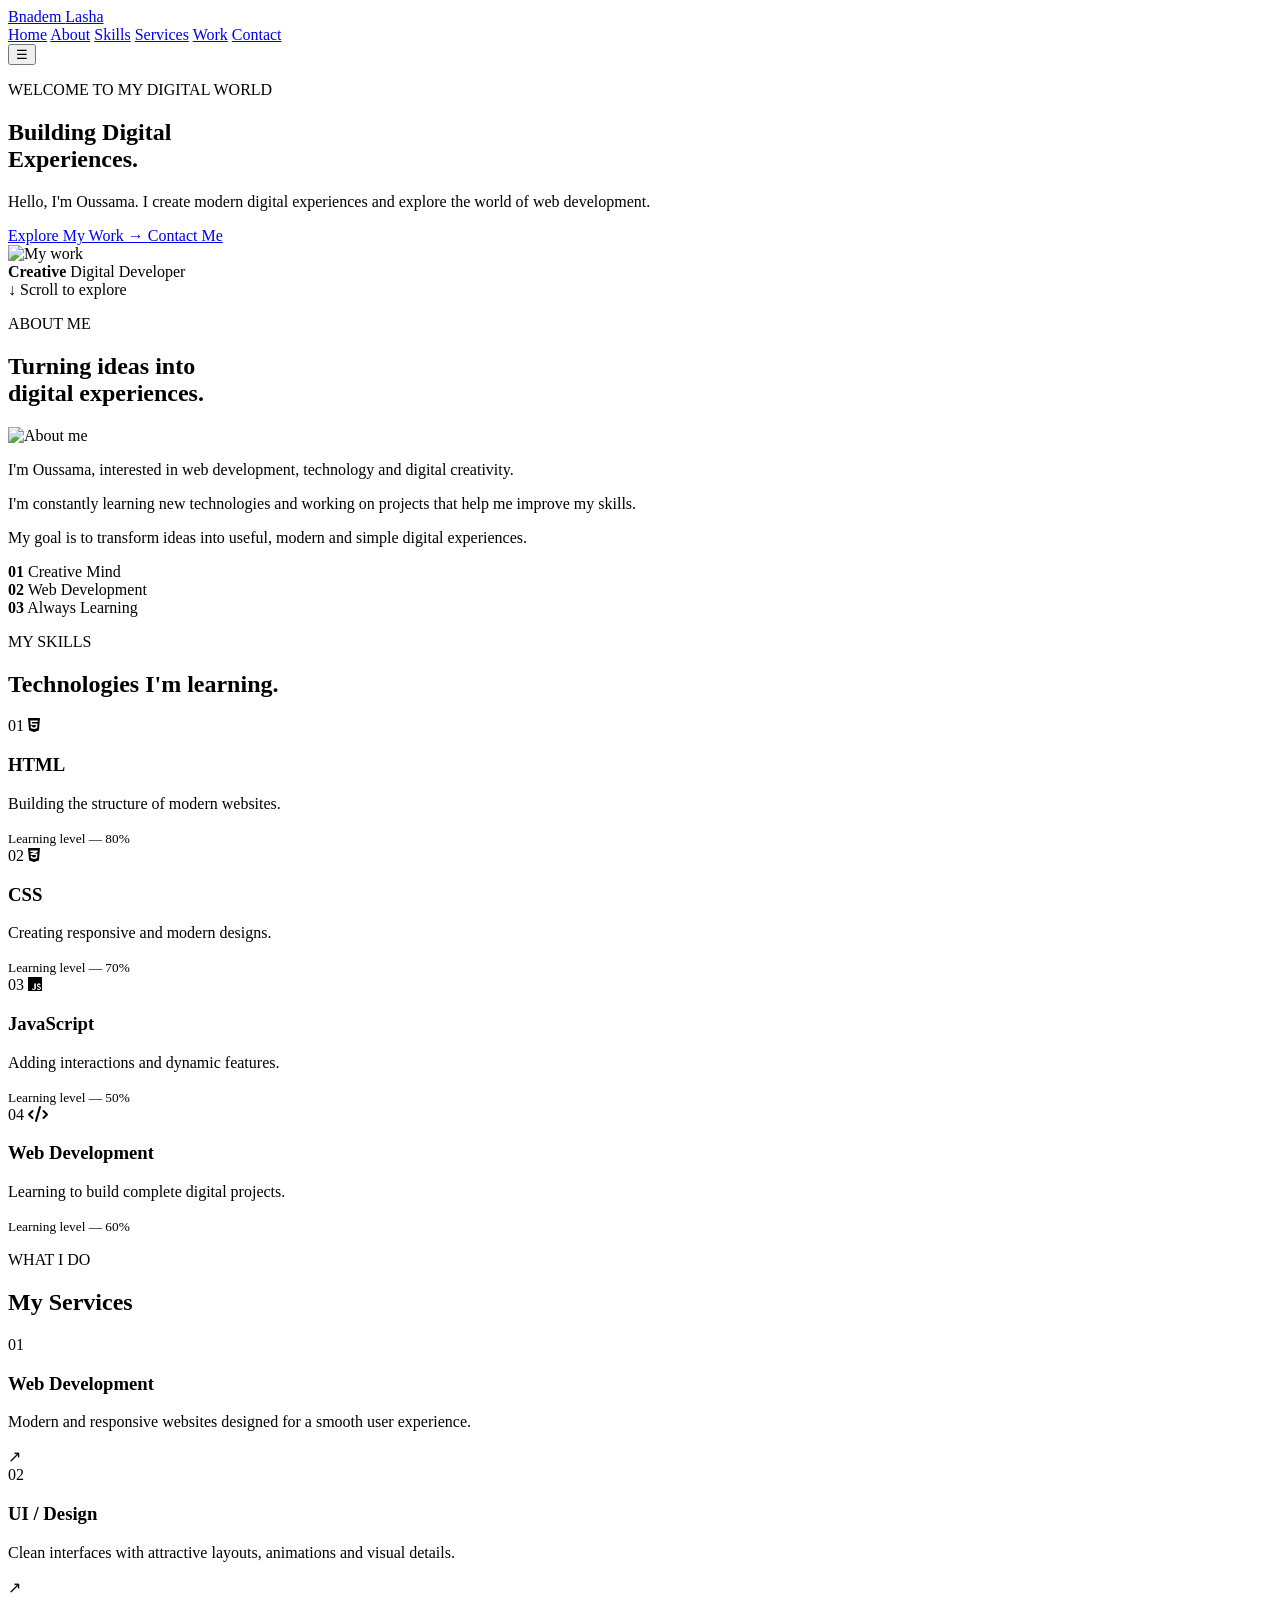
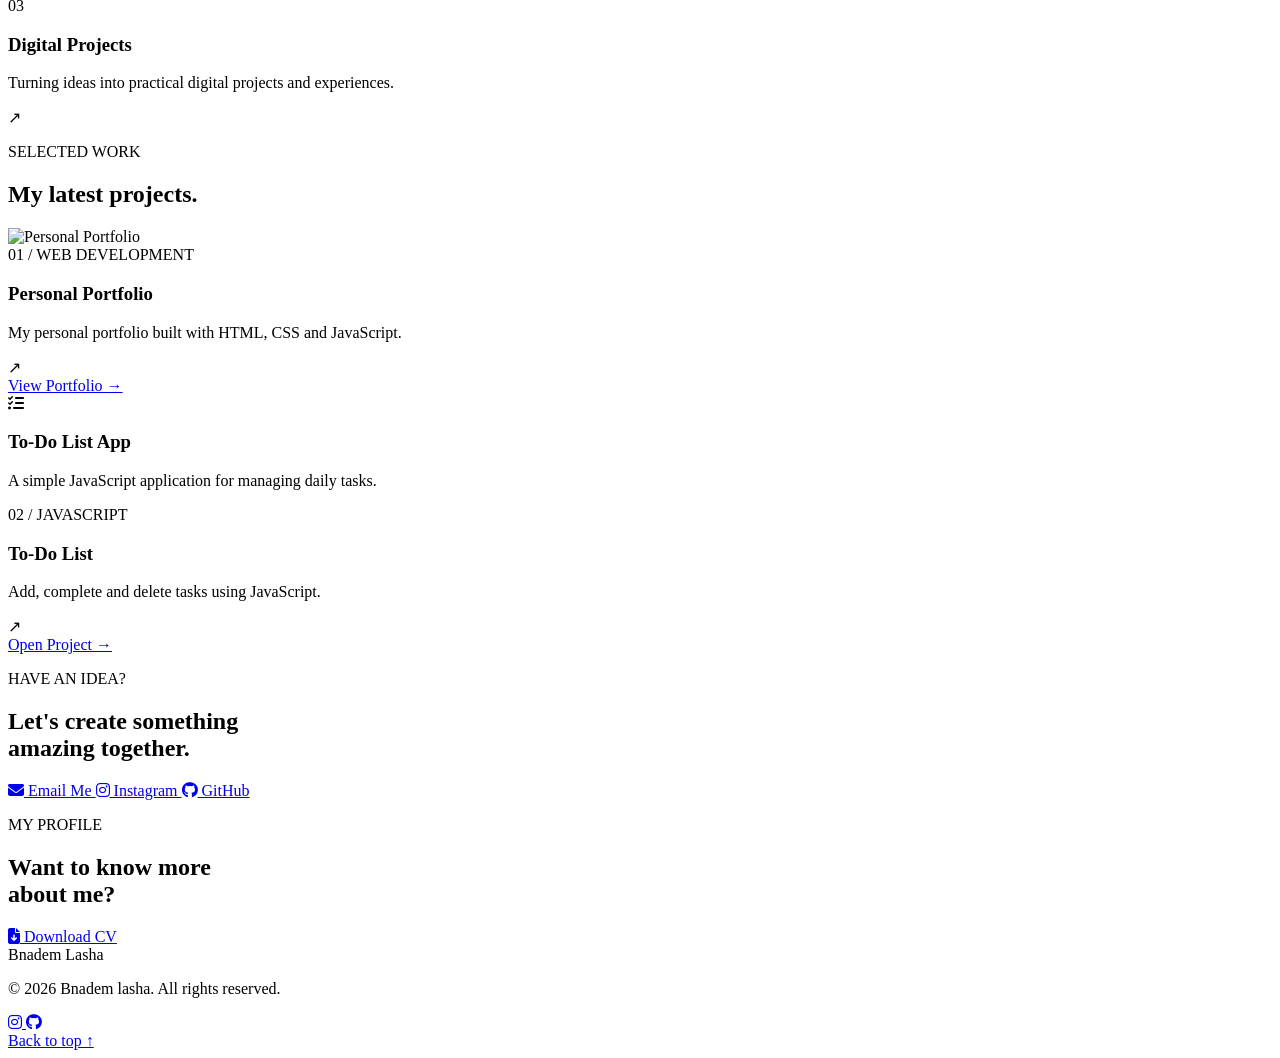
==== index.html @ be8dd038 "Rename index.html.html to index.html" ====
<!DOCTYPE html>
<html lang="en">
<head>
    <meta charset="UTF-8">
    <meta name="viewport" content="width=device-width, initial-scale=1.0">
<title>Bnadem Lasha | Digital Development</title>
<link rel="stylesheet" href="style.css">
<link rel="stylesheet"
    href="https://cdnjs.cloudflare.com/ajax/libs/font-awesome/6.5.2/css/all.min.css">
</head>
<body>
<!-- LOADER -->
<div class="loader">
    <div class="loader-circle"></div>
</div>
<!-- NAVBAR -->
<header class="navbar">
    <a href="#home" class="logo">
       Bnadem <span>Lasha</span>
    </a>
    <nav class="nav-links">
        <a href="#home">Home</a>
        <a href="#about">About</a>
        <a href="#skills">Skills</a>
        <a href="#services">Services</a>
        <a href="#work">Work</a>
        <a href="#contact">Contact</a>
    </nav>
    <button class="menu-btn" id="menuBtn">
        ☰
    </button>
</header>
<!-- HERO -->
<section class="hero" id="home">
    <div class="hero-content">
        <p class="eyebrow">
            WELCOME TO MY DIGITAL WORLD
        </p>
        <h1>
            Building <span>Digital</span><br>
            Experiences.
        </h1>
        <p class="hero-description">
            Hello, I'm Oussama. I create modern digital
            experiences and explore the world of web development.
        </p>
        <div class="hero-buttons">
            <a href="#work" class="btn primary">
                Explore My Work →
            </a>
            <a href="#contact" class="btn secondary">
                Contact Me
            </a>
        </div>
    </div>
    <div class="hero-image">
        <img src="IMG_9083.jpeg" alt="My work">
        <div class="floating-card">
            <strong>Creative</strong>
            <span>Digital Developer</span>
        </div>
    </div>
    <div class="scroll">
        ↓ Scroll to explore
    </div>
</section>
<!-- ABOUT -->
<section class="about section" id="about">
    <div class="section-title">
        <p>ABOUT ME</p>
        <h2>
            Turning ideas into<br>
            <span>digital experiences.</span>
        </h2>
    </div>
    <div class="about-content">
        <div class="about-image reveal">
            <img src="IMG_9084.webp" alt="About me">
        </div>
        <div class="about-text reveal">
            <p>
                I'm Oussama, interested in web development,
                technology and digital creativity.
            </p>
            <p>
                I'm constantly learning new technologies
                and working on projects that help me improve
                my skills.
            </p>
            <p>
                My goal is to transform ideas into useful,
                modern and simple digital experiences.
            </p>
            <div class="stats">
                <div>
                    <strong>01</strong>
                    <span>Creative Mind</span>
                </div>
                <div>
                    <strong>02</strong>
                    <span>Web Development</span>
                </div>
                <div>
                    <strong>03</strong>
                    <span>Always Learning</span>
                </div>
            </div>
        </div>
    </div>
</section>
<!-- SKILLS -->
<section class="skills section" id="skills">
    <div class="section-title">
        <p>MY SKILLS</p>
        <h2>
            Technologies I'm <span>learning.</span>
        </h2>
    </div>
    <div class="skills-grid">
        <div class="skill-card reveal">
            <div class="skill-top">
                <span>01</span>
                <i class="fa-brands fa-html5"></i>
            </div>
            <h3>HTML</h3>
            <p>
                Building the structure of modern websites.
            </p>
            <div class="skill-bar">
                <span style="width: 80%;"></span>
            </div>
            <small>Learning level — 80%</small>
        </div>
        <div class="skill-card reveal">
            <div class="skill-top">
                <span>02</span>
                <i class="fa-brands fa-css3-alt"></i>
            </div>
            <h3>CSS</h3>
            <p>
                Creating responsive and modern designs.
            </p>
            <div class="skill-bar">
                <span style="width: 70%;"></span>
            </div>
            <small>Learning level — 70%</small>
        </div>
        <div class="skill-card reveal">
            <div class="skill-top">
                <span>03</span>
                <i class="fa-brands fa-js"></i>
            </div>
            <h3>JavaScript</h3>
            <p>
                Adding interactions and dynamic features.
            </p>
            <div class="skill-bar">
                <span style="width: 50%;"></span>
            </div>
            <small>Learning level — 50%</small>
        </div>
        <div class="skill-card reveal">
            <div class="skill-top">
                <span>04</span>
                <i class="fa-solid fa-code"></i>
            </div>
            <h3>Web Development</h3>
            <p>
                Learning to build complete digital projects.
            </p>
            <div class="skill-bar">
                <span style="width: 60%;"></span>
            </div>
            <small>Learning level — 60%</small>
        </div>
    </div>
</section>
<!-- SERVICES -->
<section class="services section" id="services">
    <div class="section-title center">
        <p>WHAT I DO</p>
        <h2>
            My <span>Services</span>
        </h2>
    </div>
    <div class="service-grid">
        <article class="service-card reveal">
            <div class="service-number">01</div>
            <h3>Web Development</h3>
            <p>
                Modern and responsive websites designed
                for a smooth user experience.
            </p>
            <span class="arrow">↗</span>
        </article>
        <article class="service-card reveal">
            <div class="service-number">02</div>
            <h3>UI / Design</h3>
            <p>
                Clean interfaces with attractive layouts,
                animations and visual details.
            </p>
            <span class="arrow">↗</span>
        </article>
        <article class="service-card reveal">
            <div class="service-number">03</div>
            <h3>Digital Projects</h3>
            <p>
                Turning ideas into practical digital
                projects and experiences.
            </p>
            <span class="arrow">↗</span>
        </article>
    </div>
</section>
<!-- PROJECTS -->
<section class="work section" id="work">
    <div class="section-title">
        <p>SELECTED WORK</p>
        <h2>
            My latest <span>projects.</span>
        </h2>
    </div>
    <div class="projects">
        <!-- PROJECT 01 -->
        <article class="project reveal">
            <img src="IMG_9083.jpeg" alt="Personal Portfolio">
            <div class="project-info">
                <div>
                    <span>01 / WEB DEVELOPMENT</span>
                    <h3>Personal Portfolio</h3>
                    <p>
                        My personal portfolio built with
                        HTML, CSS and JavaScript.
                    </p>
                </div>
                <span class="project-arrow">↗</span>
            </div>
            <a href="#home" class="project-btn">
                View Portfolio →
            </a>
        </article>
        <!-- PROJECT 02 -->
        <article class="project reveal">
            <div class="project-demo">
                <i class="fa-solid fa-list-check"></i>
                <h3>To-Do List App</h3>
                <p>
                    A simple JavaScript application
                    for managing daily tasks.
                </p>
            </div>
            <div class="project-info">
                <div>
                    <span>02 / JAVASCRIPT</span>
                    <h3>To-Do List</h3>
                    <p>
                        Add, complete and delete tasks
                        using JavaScript.
                    </p>
                </div>
                <span class="project-arrow">↗</span>
            </div>
            <a href="project.html" class="project-btn">
                Open Project →
            </a>
        </article>
    </div>
</section>
<!-- CONTACT -->
<section class="cta" id="contact">
    <p>HAVE AN IDEA?</p>
    <h2>
        Let's create something<br>
        <span>amazing together.</span>
    </h2>
    <div class="contact-buttons">
        <a href="mailto:example@email.com"
           class="btn primary">
            <i class="fa-solid fa-envelope"></i>
            Email Me
        </a>
        <a href="https://www.instagram.com/el.oussama21/"
           target="_blank"
           class="social-btn">
            <i class="fa-brands fa-instagram"></i>
            Instagram
        </a>
        <a href="https://github.com/"
           target="_blank"
           class="social-btn">
            <i class="fa-brands fa-github"></i>
            GitHub
        </a>
    </div>
</section>
<!-- CV -->
<section class="cv-section">
    <p>MY PROFILE</p>
    <h2>
        Want to know more<br>
        <span>about me?</span>
    </h2>
    <a href="CV.pdf"
       download
       class="btn secondary">
        <i class="fa-solid fa-file-arrow-down"></i>
        Download CV
    </a>
</section>
<!-- FOOTER -->
<footer>
    <div class="footer-logo">
      <span>Bnadem Lasha</span>
    </div>
    <p>
        © 2026 Bnadem lasha. All rights reserved.
    </p>
    <div class="footer-social">
        <a href="https://www.instagram.com/el.oussama21/"
           target="_blank">
            <i class="fa-brands fa-instagram"></i>
        </a>
        <a href="https://github.com/"
           target="_blank">
            <i class="fa-brands fa-github"></i>
        </a>
    </div>
    <a href="#home">
        Back to top ↑
    </a>
</footer>
<script src="script.js"></script>
</body>
</html>
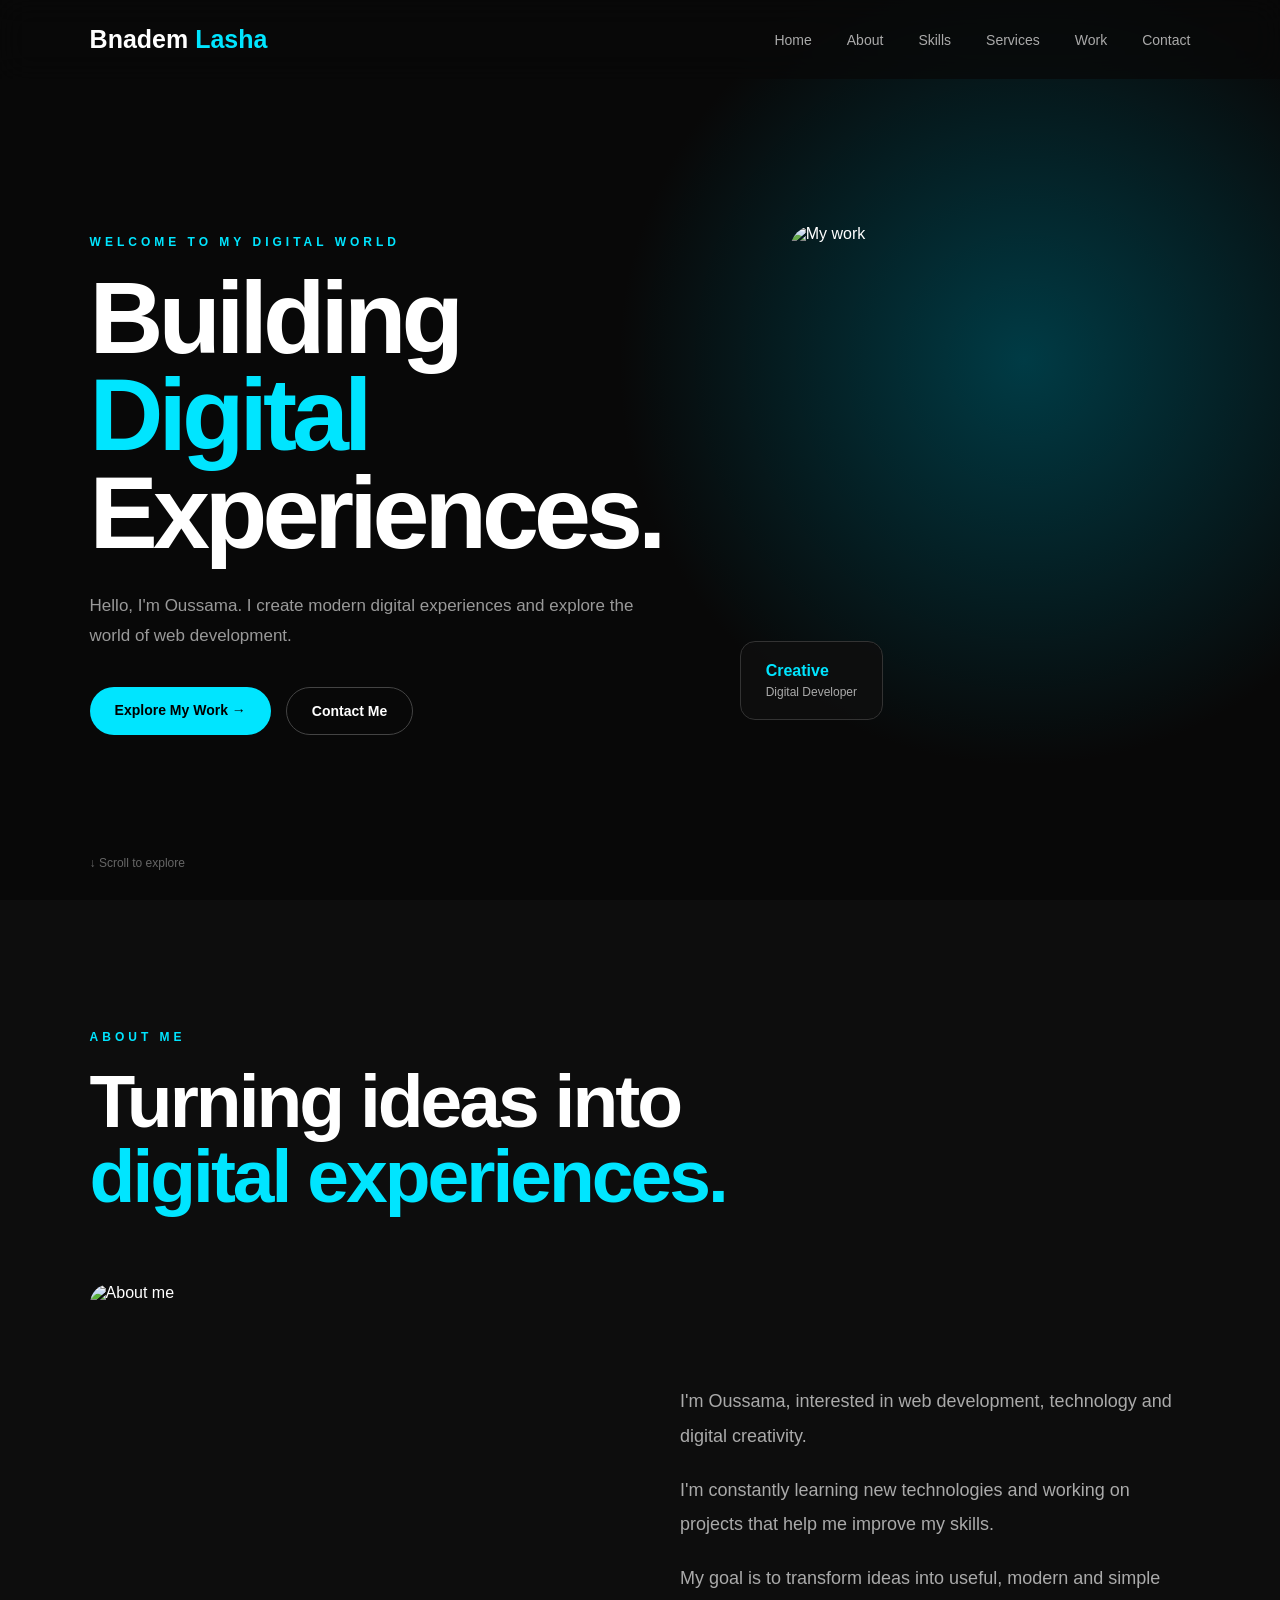
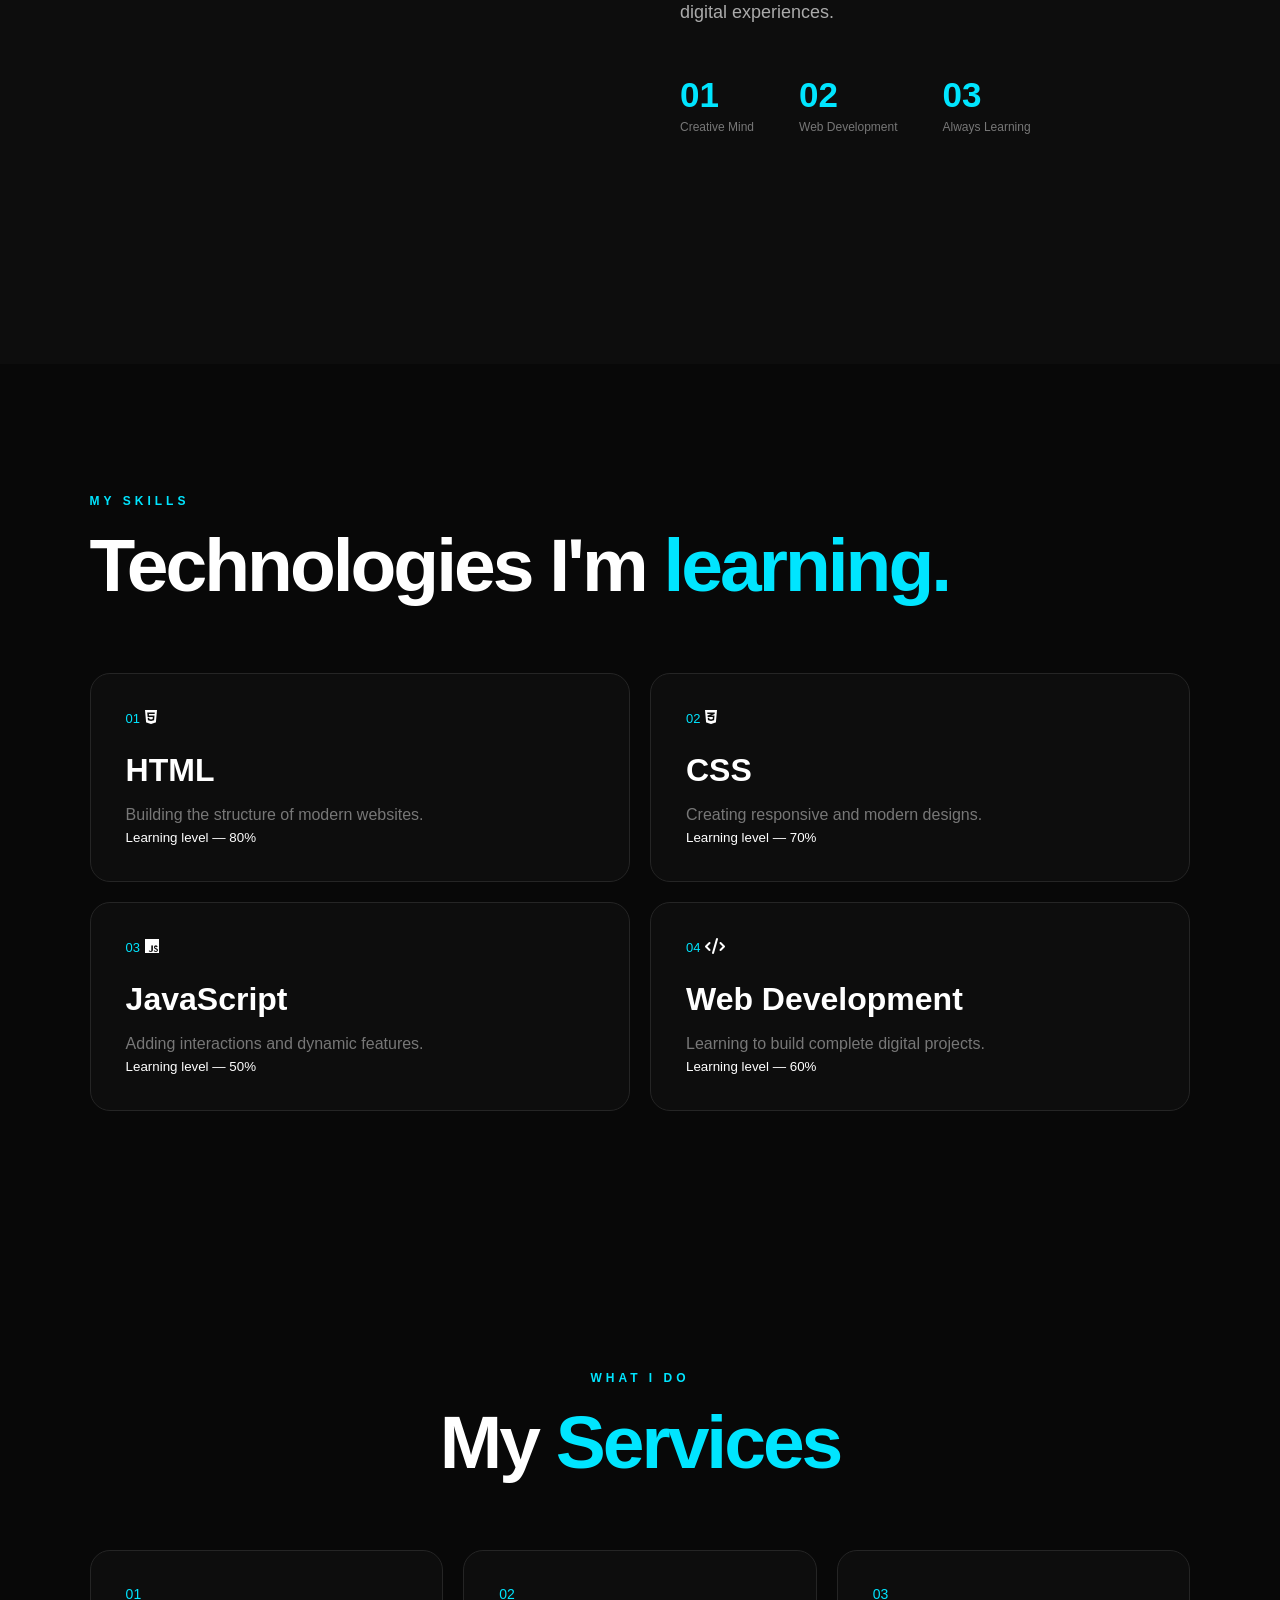
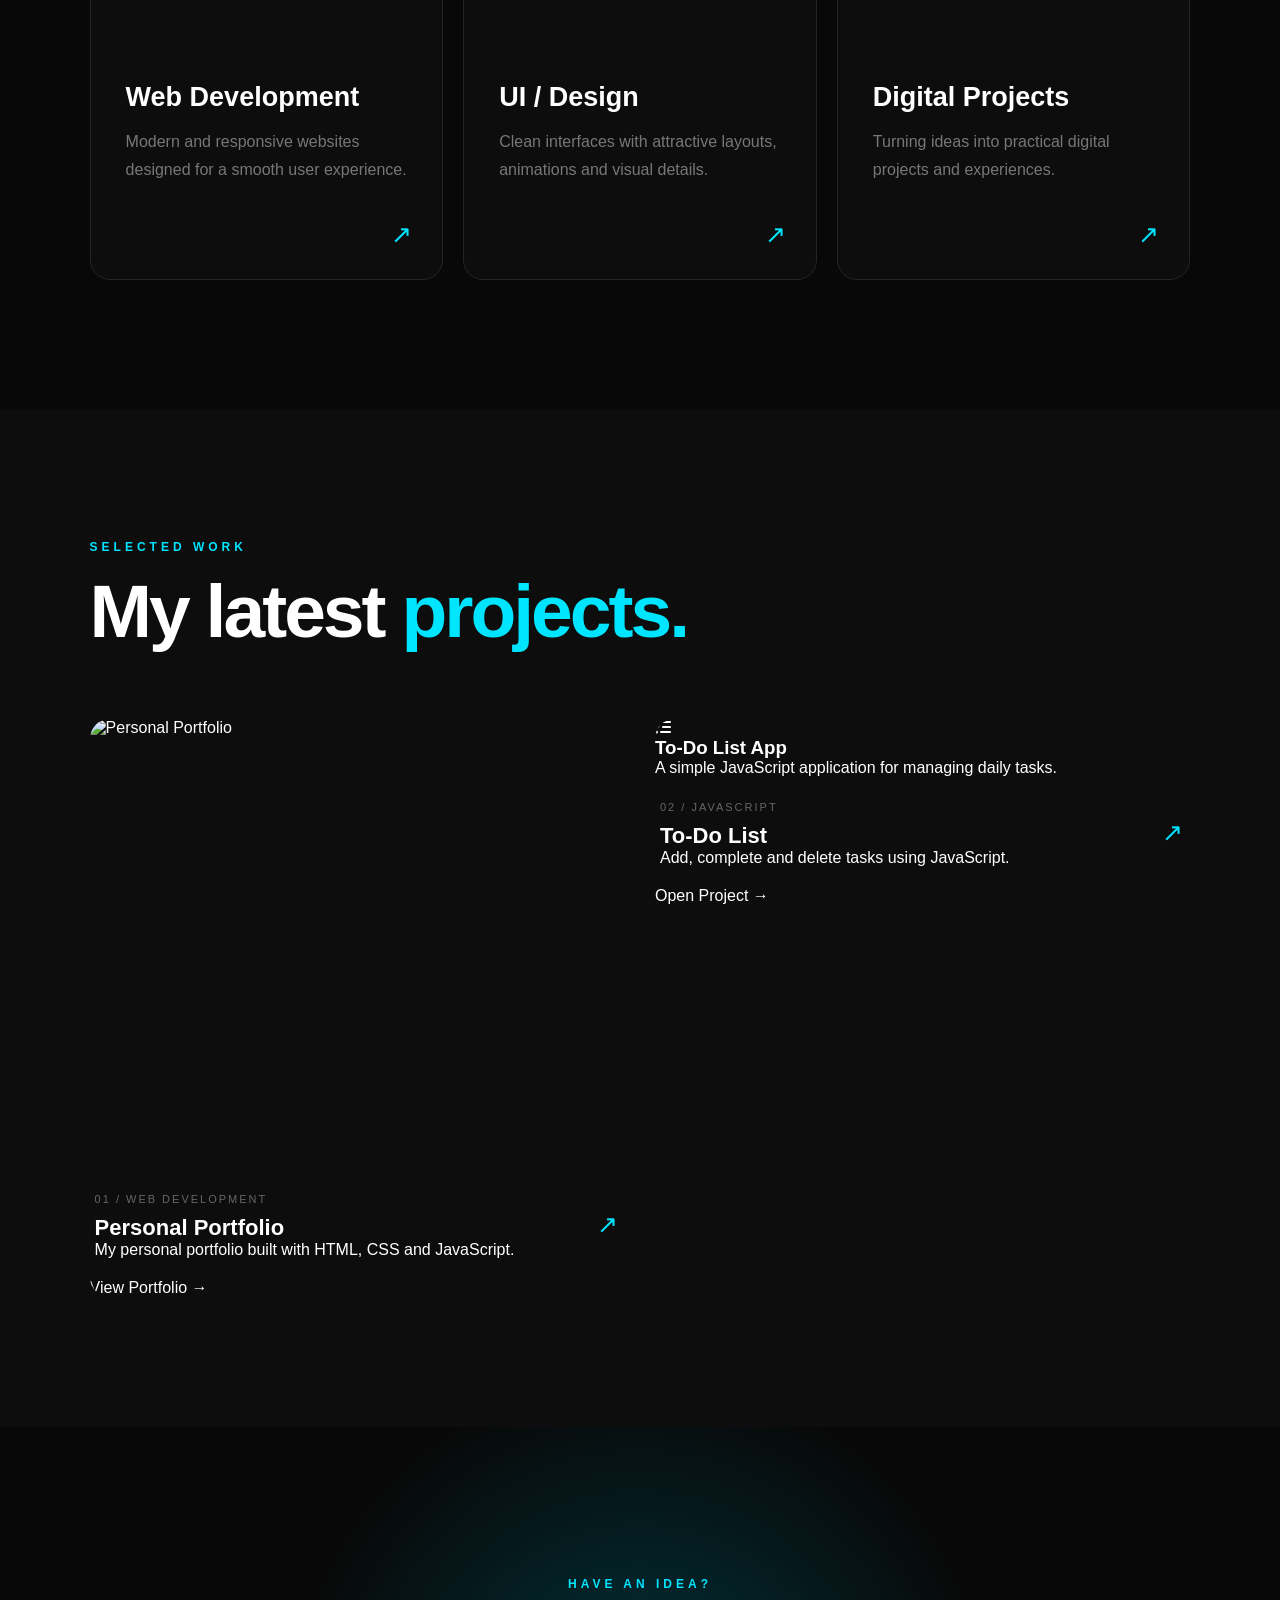
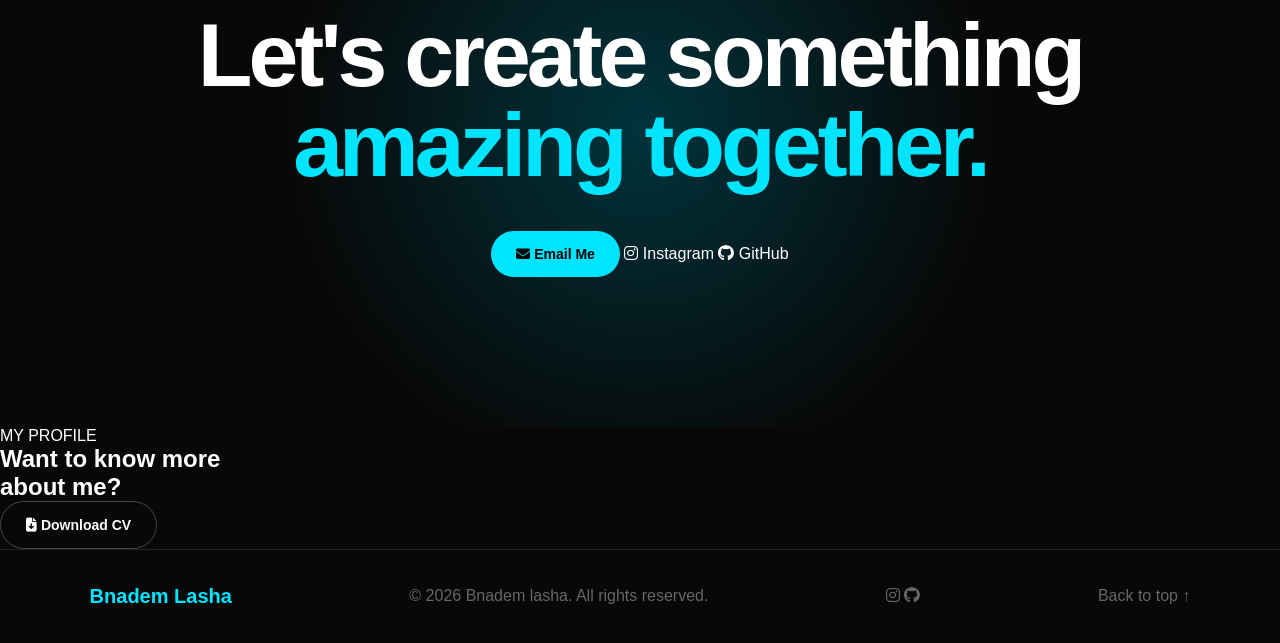
==== commit c1560d63: "Update index.html" ====
--- a/index.html
+++ b/index.html
@@ -3,7 +3,7 @@
 <head>
     <meta charset="UTF-8">
     <meta name="viewport" content="width=device-width, initial-scale=1.0">
-<title>Bnadem Lasha | Digital Development</title>
+<title>Bnadem Lasha | Web Development</title>
 <link rel="stylesheet" href="style.css">
 <link rel="stylesheet"
     href="https://cdnjs.cloudflare.com/ajax/libs/font-awesome/6.5.2/css/all.min.css">
--- a/style.css
+++ b/style.css
@@ -0,0 +1,734 @@
+/* =========================
+   RESET
+========================= */
+
+* {
+    margin: 0;
+    padding: 0;
+    box-sizing: border-box;
+}
+
+html {
+    scroll-behavior: smooth;
+}
+
+body {
+    font-family: Arial, Helvetica, sans-serif;
+    background: #080808;
+    color: #ffffff;
+    overflow-x: hidden;
+}
+
+a {
+    text-decoration: none;
+    color: inherit;
+}
+
+img {
+    display: block;
+    width: 100%;
+}
+
+
+/* =========================
+   LOADER
+========================= */
+
+.loader {
+    position: fixed;
+    inset: 0;
+    background: #080808;
+    display: flex;
+    justify-content: center;
+    align-items: center;
+    z-index: 9999;
+    transition: 0.7s;
+}
+
+.loader.hide {
+    opacity: 0;
+    pointer-events: none;
+}
+
+.loader-circle {
+    width: 50px;
+    height: 50px;
+    border: 3px solid #333;
+    border-top-color: #00e5ff;
+    border-radius: 50%;
+    animation: spin 1s linear infinite;
+}
+
+@keyframes spin {
+    to {
+        transform: rotate(360deg);
+    }
+}
+
+
+/* =========================
+   NAVBAR
+========================= */
+
+.navbar {
+    position: fixed;
+    top: 0;
+    left: 0;
+    width: 100%;
+
+    padding: 25px 7%;
+
+    display: flex;
+    justify-content: space-between;
+    align-items: center;
+
+    z-index: 1000;
+
+    background: rgba(8, 8, 8, 0.75);
+    backdrop-filter: blur(15px);
+}
+
+.logo {
+    font-size: 25px;
+    font-weight: 800;
+}
+
+.logo span,
+.footer-logo span {
+    color: #00e5ff;
+}
+
+.nav-links {
+    display: flex;
+    gap: 35px;
+}
+
+.nav-links a {
+    font-size: 14px;
+    color: #aaa;
+    transition: 0.3s;
+}
+
+.nav-links a:hover {
+    color: #00e5ff;
+}
+
+.menu-btn {
+    display: none;
+    border: none;
+    background: none;
+    color: white;
+    font-size: 25px;
+}
+
+
+/* =========================
+   HERO
+========================= */
+
+.hero {
+    min-height: 100vh;
+
+    padding: 150px 7% 80px;
+
+    display: flex;
+    align-items: center;
+    justify-content: space-between;
+
+    gap: 60px;
+
+    position: relative;
+
+    background:
+        radial-gradient(circle at 80% 40%, #003b45 0%, transparent 35%),
+        #080808;
+}
+
+.hero-content {
+    max-width: 700px;
+    animation: heroText 1s ease forwards;
+}
+
+@keyframes heroText {
+    from {
+        opacity: 0;
+        transform: translateY(40px);
+    }
+
+    to {
+        opacity: 1;
+        transform: translateY(0);
+    }
+}
+
+.eyebrow,
+.section-title p,
+.cta > p {
+    color: #00e5ff;
+    letter-spacing: 4px;
+    font-size: 12px;
+    font-weight: bold;
+    margin-bottom: 20px;
+}
+
+.hero h1 {
+    font-size: clamp(55px, 8vw, 110px);
+    line-height: 0.95;
+    letter-spacing: -5px;
+}
+
+.hero h1 span,
+.section-title span,
+.cta span {
+    color: #00e5ff;
+}
+
+.hero-description {
+    max-width: 550px;
+    margin-top: 30px;
+    color: #999;
+    font-size: 17px;
+    line-height: 1.8;
+}
+
+.hero-buttons {
+    display: flex;
+    gap: 15px;
+    margin-top: 35px;
+}
+
+.btn {
+    display: inline-block;
+    padding: 15px 25px;
+    border-radius: 50px;
+    font-size: 14px;
+    font-weight: bold;
+    transition: 0.3s;
+}
+
+.btn.primary {
+    background: #00e5ff;
+    color: #000;
+}
+
+.btn.primary:hover {
+    transform: translateY(-5px);
+    box-shadow: 0 15px 40px rgba(0, 229, 255, 0.25);
+}
+
+.btn.secondary {
+    border: 1px solid #444;
+    color: white;
+}
+
+.btn.secondary:hover {
+    border-color: #00e5ff;
+    color: #00e5ff;
+}
+
+
+/* HERO IMAGE */
+
+.hero-image {
+    width: 420px;
+    position: relative;
+    animation: heroImage 1.2s ease forwards;
+}
+
+@keyframes heroImage {
+    from {
+        opacity: 0;
+        transform: translateX(60px);
+    }
+
+    to {
+        opacity: 1;
+        transform: translateX(0);
+    }
+}
+
+.hero-image img {
+    height: 520px;
+    object-fit: cover;
+    border-radius: 25px;
+    filter: grayscale(20%);
+}
+
+.floating-card {
+    position: absolute;
+    bottom: 25px;
+    left: -50px;
+
+    padding: 20px 25px;
+
+    background: rgba(15, 15, 15, 0.9);
+    border: 1px solid #333;
+    border-radius: 15px;
+
+    display: flex;
+    flex-direction: column;
+
+    animation: float 3s ease-in-out infinite;
+}
+
+.floating-card strong {
+    color: #00e5ff;
+}
+
+.floating-card span {
+    color: #aaa;
+    font-size: 12px;
+    margin-top: 5px;
+}
+
+@keyframes float {
+    50% {
+        transform: translateY(-12px);
+    }
+}
+
+.scroll {
+    position: absolute;
+    bottom: 30px;
+    left: 7%;
+    color: #666;
+    font-size: 12px;
+}
+
+
+/* =========================
+   SECTIONS
+========================= */
+
+.section {
+    padding: 130px 7%;
+}
+
+.section-title h2 {
+    font-size: clamp(40px, 6vw, 75px);
+    line-height: 1;
+    letter-spacing: -3px;
+}
+
+.center {
+    text-align: center;
+}
+
+
+/* =========================
+   ABOUT
+========================= */
+
+.about {
+    background: #0d0d0d;
+}
+
+.about-content {
+    margin-top: 70px;
+
+    display: grid;
+    grid-template-columns: 1fr 1fr;
+    gap: 80px;
+
+    align-items: center;
+}
+
+.about-image img {
+    height: 550px;
+    object-fit: cover;
+    border-radius: 20px;
+}
+
+.about-text > p {
+    color: #aaa;
+    font-size: 18px;
+    line-height: 1.9;
+    margin-bottom: 20px;
+}
+
+.stats {
+    display: flex;
+    gap: 45px;
+    margin-top: 45px;
+}
+
+.stats div {
+    display: flex;
+    flex-direction: column;
+}
+
+.stats strong {
+    font-size: 35px;
+    color: #00e5ff;
+}
+
+.stats span {
+    color: #777;
+    font-size: 12px;
+    margin-top: 5px;
+}
+
+
+/* =========================
+   SERVICES
+========================= */
+
+.service-grid {
+    margin-top: 70px;
+
+    display: grid;
+    grid-template-columns: repeat(3, 1fr);
+    gap: 20px;
+}
+
+.service-card {
+    min-height: 330px;
+
+    padding: 35px;
+
+    border: 1px solid #252525;
+    border-radius: 20px;
+
+    position: relative;
+
+    transition: 0.4s;
+
+    background: #0d0d0d;
+}
+
+.service-card:hover {
+    transform: translateY(-10px);
+    border-color: #00e5ff;
+    background: #101010;
+}
+
+.service-number {
+    color: #00e5ff;
+    font-size: 14px;
+    margin-bottom: 80px;
+}
+
+.service-card h3 {
+    font-size: 27px;
+    margin-bottom: 15px;
+}
+
+.service-card p {
+    color: #777;
+    line-height: 1.7;
+}
+
+.arrow {
+    position: absolute;
+    right: 30px;
+    bottom: 30px;
+
+    font-size: 25px;
+    color: #00e5ff;
+}
+
+
+/* =========================
+   WORK
+========================= */
+
+.work {
+    background: #0d0d0d;
+}
+
+.projects {
+    margin-top: 70px;
+
+    display: grid;
+    grid-template-columns: 1fr 1fr;
+    gap: 30px;
+}
+
+.project {
+    overflow: hidden;
+    border-radius: 20px;
+}
+
+.project img {
+    height: 450px;
+    object-fit: cover;
+
+    transition: 0.6s;
+}
+
+.project:hover img {
+    transform: scale(1.06);
+}
+
+.project-info {
+    padding: 20px 5px;
+
+    display: flex;
+    justify-content: space-between;
+    align-items: center;
+}
+
+.project-info span {
+    color: #666;
+    font-size: 11px;
+    letter-spacing: 2px;
+}
+
+.project-info h3 {
+    margin-top: 8px;
+    font-size: 22px;
+}
+
+.project-arrow {
+    color: #00e5ff !important;
+    font-size: 25px !important;
+}
+
+
+/* =========================
+   CTA
+========================= */
+
+.cta {
+    padding: 150px 7%;
+    text-align: center;
+
+    background:
+        radial-gradient(circle, #00343c, transparent 50%),
+        #080808;
+}
+
+.cta h2 {
+    font-size: clamp(45px, 7vw, 90px);
+    line-height: 1;
+    letter-spacing: -4px;
+}
+
+.cta .btn {
+    margin-top: 40px;
+}
+
+
+/* =========================
+   FOOTER
+========================= */
+
+footer {
+    padding: 35px 7%;
+
+    display: flex;
+    justify-content: space-between;
+    align-items: center;
+
+    border-top: 1px solid #222;
+
+    color: #666;
+}
+
+.footer-logo {
+    color: white;
+    font-weight: bold;
+    font-size: 20px;
+}
+
+
+/* =========================
+   REVEAL ANIMATION
+========================= */
+
+.reveal {
+    opacity: 0;
+    transform: translateY(50px);
+    transition: 0.8s ease;
+}
+
+.reveal.active {
+    opacity: 1;
+    transform: translateY(0);
+}
+
+
+/* =========================
+   MOBILE
+========================= */
+
+@media (max-width: 850px) {
+
+    .nav-links {
+        position: absolute;
+
+        top: 80px;
+        left: 5%;
+        width: 90%;
+
+        padding: 25px;
+
+        flex-direction: column;
+        text-align: center;
+
+        background: #111;
+        border: 1px solid #333;
+        border-radius: 15px;
+
+        opacity: 0;
+        pointer-events: none;
+        transform: translateY(-15px);
+
+        transition: 0.3s;
+    }
+
+    .nav-links.open {
+        opacity: 1;
+        pointer-events: auto;
+        transform: translateY(0);
+    }
+
+    .menu-btn {
+        display: block;
+    }
+
+    .hero {
+        flex-direction: column;
+        text-align: center;
+        padding-top: 130px;
+    }
+
+    .hero-description {
+        margin-left: auto;
+        margin-right: auto;
+    }
+
+    .hero-buttons {
+        justify-content: center;
+    }
+
+    .hero-image {
+        width: min(100%, 420px);
+    }
+
+    .floating-card {
+        left: 10px;
+    }
+
+    .scroll {
+        display: none;
+    }
+
+    .about-content {
+        grid-template-columns: 1fr;
+    }
+
+    .service-grid {
+        grid-template-columns: 1fr;
+    }
+
+    .projects {
+        grid-template-columns: 1fr;
+    }
+
+    footer {
+        flex-direction: column;
+        gap: 15px;
+        text-align: center;
+    }
+}
+
+
+@media (max-width: 500px) {
+
+    .section {
+        padding: 90px 6%;
+    }
+
+    .navbar {
+        padding: 20px 6%;
+    }
+
+    .hero {
+        padding-left: 6%;
+        padding-right: 6%;
+    }
+
+    .hero h1 {
+        letter-spacing: -3px;
+    }
+
+    .hero-buttons {
+        flex-direction: column;
+    }
+
+    .btn {
+        width: 100%;
+        text-align: center;
+    }
+
+    .hero-image img {
+        height: 400px;
+    }
+
+    .about-image img {
+        height: 400px;
+    }
+
+    .stats {
+        gap: 20px;
+    }
+
+    .project img {
+        height: 300px;
+    }
+}
+/* =========================
+SKILLS
+========================= */
+
+.skills {
+    background: #080808;
+}
+
+.skills-grid {
+    margin-top: 70px;
+    
+    display: grid;
+    grid-template-columns: repeat(2, 1fr);
+    gap: 20px;
+    
+}
+
+.skill-card {
+    padding: 35px;
+    
+    border: 1px solid #252525;
+    border-radius: 20px;
+    background: #0d0d0d;
+    transition: 0.4s;
+    
+}
+
+.skill-card:hover {
+    transform: translateY(-8px);
+    border-color: #00e5ff;
+}
+
+.skill-card span {
+    color: #00e5ff;
+    font-size: 13px;
+}
+
+.skill-card h3 {
+    font-size: 32px;
+    margin: 25px 0 12px;
+}
+
+.skill-card p {
+    color: #777;
+    line-height: 1.7;
+}
+
+@media (max-width: 600px) {
+    
+    .skills-grid {
+        grid-template-columns: 1fr;
+    }
+    
+}
